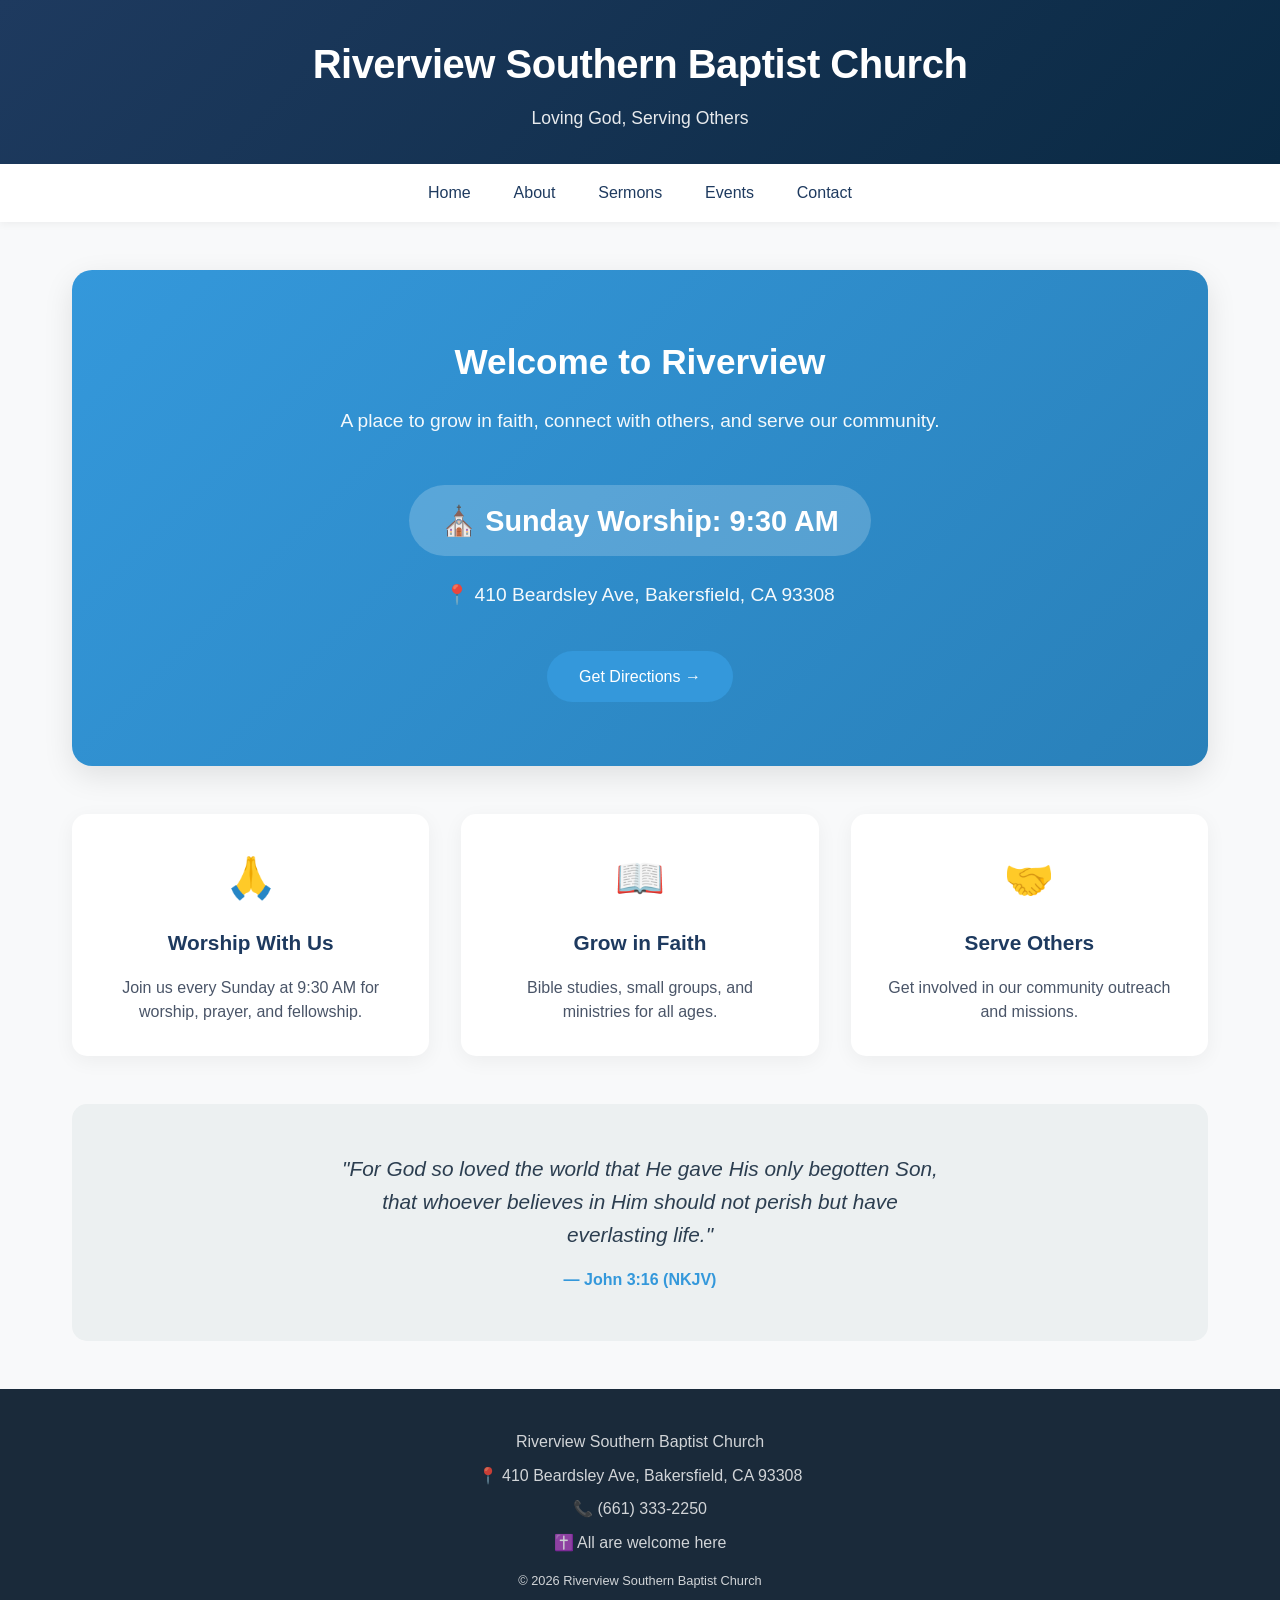
==== index.html @ 9c7b3c0a "Force deploy: modern design" ====
<!DOCTYPE html>
<html lang="en">
<head>
    <meta charset="UTF-8">
    <meta name="viewport" content="width=device-width, initial-scale=1.0">
    <title>Riverview Southern Baptist Church</title>
    <style>
        * {
            margin: 0;
            padding: 0;
            box-sizing: border-box;
        }

        body {
            font-family: 'Segoe UI', Tahoma, Geneva, Verdana, sans-serif;
            line-height: 1.6;
            color: #1a2a3a;
            background: #f8f9fa;
        }

        /* Header */
        header {
            background: linear-gradient(135deg, #1e3a5f 0%, #0a2a44 100%);
            color: white;
            padding: 2rem 1rem;
            text-align: center;
            box-shadow: 0 4px 12px rgba(0,0,0,0.1);
        }

        header h1 {
            font-size: 2.5rem;
            margin-bottom: 0.5rem;
            letter-spacing: -0.5px;
        }

        header p {
            font-size: 1.1rem;
            opacity: 0.9;
        }

        /* Navigation */
        nav {
            background: white;
            padding: 1rem;
            text-align: center;
            box-shadow: 0 2px 8px rgba(0,0,0,0.05);
            position: sticky;
            top: 0;
            z-index: 100;
        }

        nav a {
            color: #1e3a5f;
            text-decoration: none;
            margin: 0 1.2rem;
            padding: 0.5rem 0;
            font-weight: 500;
            transition: color 0.3s ease;
            position: relative;
        }

        nav a:hover {
            color: #3498db;
        }

        nav a::after {
            content: '';
            position: absolute;
            bottom: 0;
            left: 0;
            width: 0;
            height: 2px;
            background: #3498db;
            transition: width 0.3s ease;
        }

        nav a:hover::after {
            width: 100%;
        }

        /* Container */
        .container {
            max-width: 1200px;
            margin: 3rem auto;
            padding: 0 2rem;
        }

        /* Hero Section */
        .hero {
            background: linear-gradient(135deg, #3498db 0%, #2980b9 100%);
            color: white;
            text-align: center;
            padding: 4rem 2rem;
            border-radius: 20px;
            margin-bottom: 3rem;
            box-shadow: 0 10px 30px rgba(0,0,0,0.1);
        }

        .hero h2 {
            font-size: 2.2rem;
            margin-bottom: 1rem;
        }

        .hero p {
            font-size: 1.2rem;
            margin-bottom: 1.5rem;
            opacity: 0.95;
        }

        .service-time {
            font-size: 1.8rem;
            font-weight: bold;
            margin: 1.5rem 0;
            background: rgba(255,255,255,0.2);
            display: inline-block;
            padding: 0.8rem 2rem;
            border-radius: 50px;
        }

        /* Info Cards */
        .info-grid {
            display: grid;
            grid-template-columns: repeat(auto-fit, minmax(300px, 1fr));
            gap: 2rem;
            margin: 3rem 0;
        }

        .info-card {
            background: white;
            padding: 2rem;
            border-radius: 15px;
            box-shadow: 0 5px 20px rgba(0,0,0,0.05);
            transition: transform 0.3s ease, box-shadow 0.3s ease;
            text-align: center;
        }

        .info-card:hover {
            transform: translateY(-5px);
            box-shadow: 0 15px 35px rgba(0,0,0,0.1);
        }

        .info-card h3 {
            color: #1e3a5f;
            margin-bottom: 1rem;
            font-size: 1.3rem;
        }

        .info-card p {
            color: #4a5568;
            line-height: 1.5;
        }

        .info-icon {
            font-size: 2.5rem;
            margin-bottom: 1rem;
        }

        /* Verse Section */
        .verse-section {
            background: #ecf0f1;
            padding: 3rem;
            border-radius: 15px;
            text-align: center;
            margin: 2rem 0;
        }

        .verse {
            font-style: italic;
            font-size: 1.3rem;
            color: #2c3e50;
            max-width: 600px;
            margin: 0 auto;
        }

        .verse-ref {
            margin-top: 1rem;
            font-weight: bold;
            color: #3498db;
        }

        /* Footer */
        footer {
            background: #1a2a3a;
            color: white;
            text-align: center;
            padding: 2rem;
            margin-top: 3rem;
        }

        footer p {
            margin: 0.5rem 0;
            opacity: 0.8;
        }

        /* Button */
        .btn {
            display: inline-block;
            background: #3498db;
            color: white;
            padding: 0.8rem 2rem;
            border-radius: 50px;
            text-decoration: none;
            transition: background 0.3s ease;
            margin-top: 1rem;
        }

        .btn:hover {
            background: #2980b9;
        }

        /* Responsive */
        @media (max-width: 768px) {
            header h1 {
                font-size: 1.8rem;
            }

            .hero h2 {
                font-size: 1.6rem;
            }

            .service-time {
                font-size: 1.3rem;
            }

            nav a {
                margin: 0 0.6rem;
                font-size: 0.9rem;
            }

            .container {
                padding: 0 1rem;
            }

            .hero {
                padding: 2rem 1rem;
            }
        }
    </style>
</head>
<body>
    <header>
        <h1>Riverview Southern Baptist Church</h1>
        <p>Loving God, Serving Others</p>
    </header>

    <nav>
        <a href="index.html">Home</a>
        <a href="about.html">About</a>
        <a href="sermons.html">Sermons</a>
        <a href="events.html">Events</a>
        <a href="contact.html">Contact</a>
    </nav>

    <div class="container">
        <div class="hero">
            <h2>Welcome to Riverview</h2>
            <p>A place to grow in faith, connect with others, and serve our community.</p>
            <div class="service-time">
                ⛪ Sunday Worship: 9:30 AM
            </div>
            <p>📍 410 Beardsley Ave, Bakersfield, CA 93308</p>
            <a href="contact.html" class="btn">Get Directions →</a>
        </div>

        <div class="info-grid">
            <div class="info-card">
                <div class="info-icon">🙏</div>
                <h3>Worship With Us</h3>
                <p>Join us every Sunday at 9:30 AM for worship, prayer, and fellowship.</p>
            </div>
            <div class="info-card">
                <div class="info-icon">📖</div>
                <h3>Grow in Faith</h3>
                <p>Bible studies, small groups, and ministries for all ages.</p>
            </div>
            <div class="info-card">
                <div class="info-icon">🤝</div>
                <h3>Serve Others</h3>
                <p>Get involved in our community outreach and missions.</p>
            </div>
        </div>

        <div class="verse-section">
            <div class="verse">
                "For God so loved the world that He gave His only begotten Son, that whoever believes in Him should not perish but have everlasting life."
            </div>
            <div class="verse-ref">— John 3:16 (NKJV)</div>
        </div>
    </div>

    <footer>
        <p>Riverview Southern Baptist Church</p>
        <p>📍 410 Beardsley Ave, Bakersfield, CA 93308</p>
        <p>📞 (661) 333-2250</p>
        <p>✝️ All are welcome here</p>
        <p style="font-size: 0.8rem; margin-top: 1rem;">&copy; 2026 Riverview Southern Baptist Church</p>
    </footer>
</body>
</html>
<!-- force deploy -->
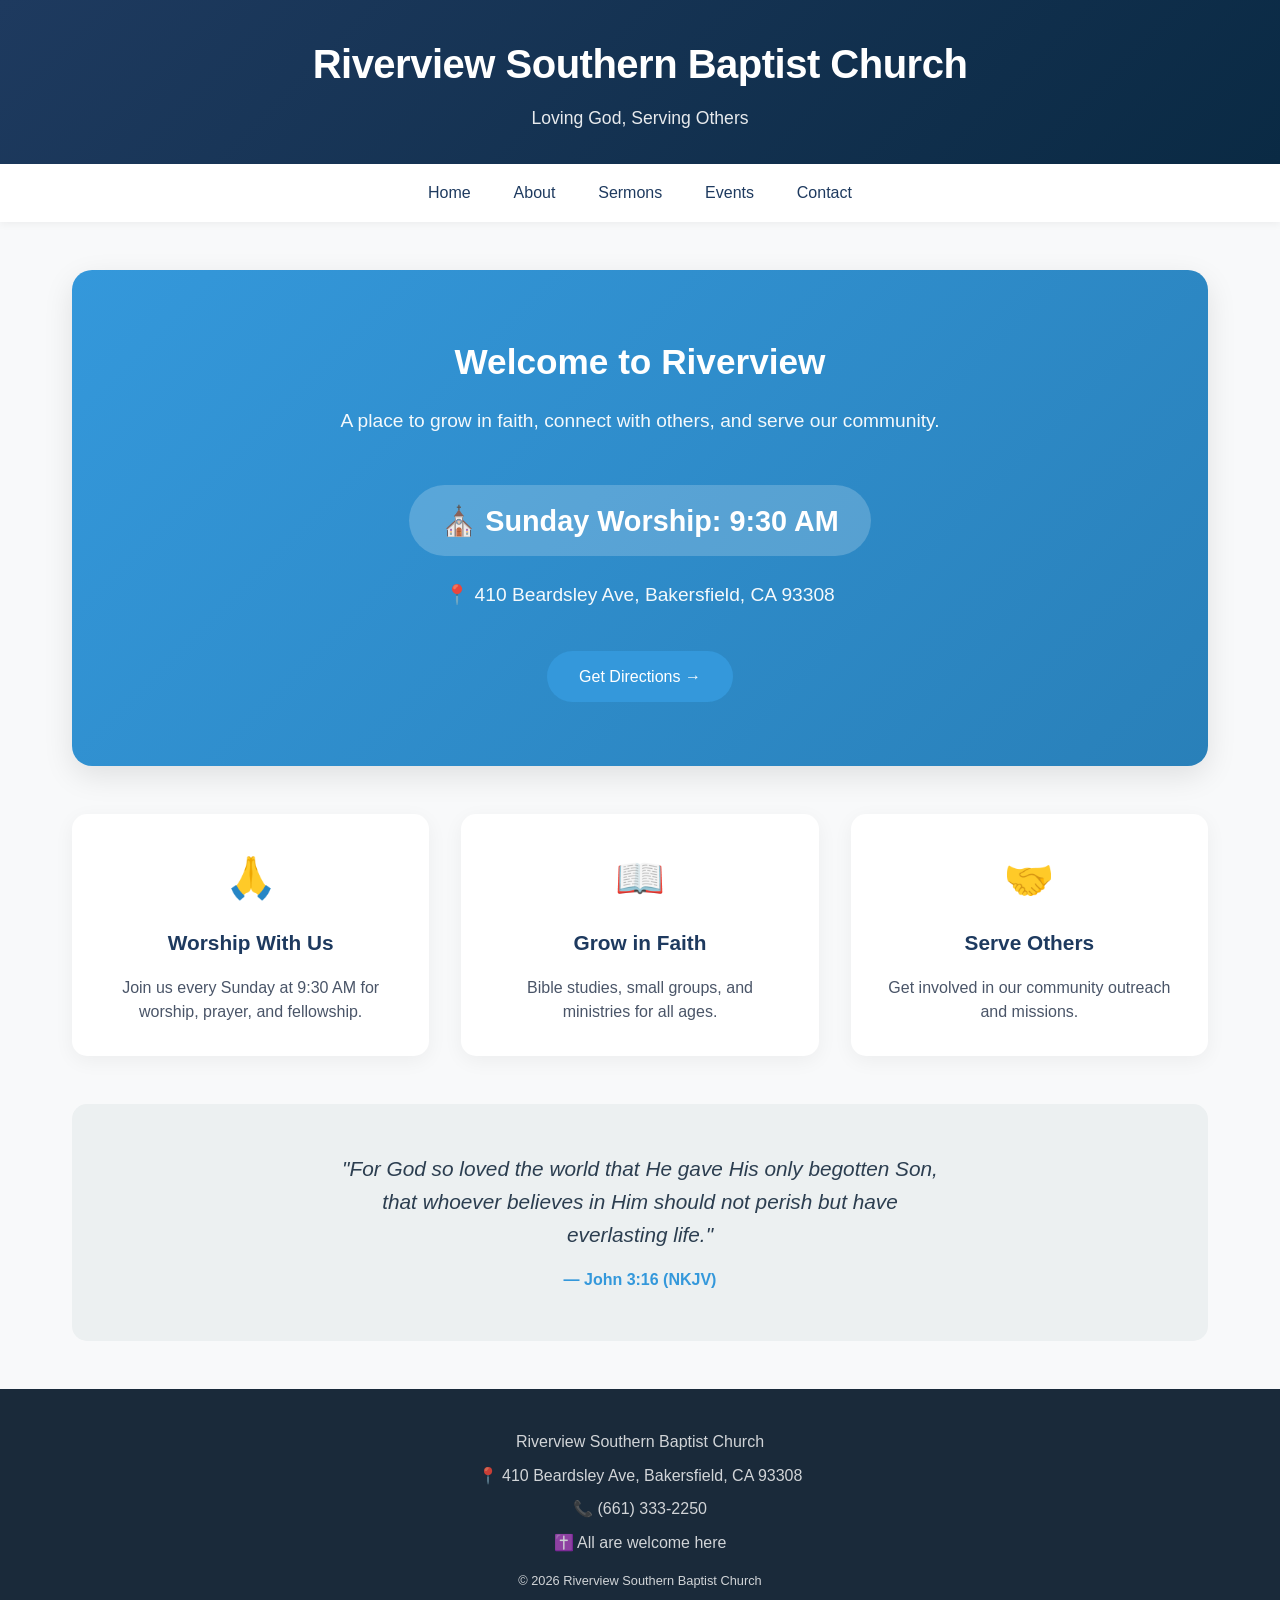
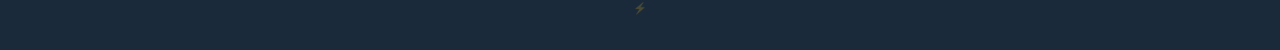
==== commit 757438e2: "Add games hub page with hidden link - click the tiny lightning bolt in footer" ====
--- a/index.html
+++ b/index.html
@@ -4,238 +4,7 @@
     <meta charset="UTF-8">
     <meta name="viewport" content="width=device-width, initial-scale=1.0">
     <title>Riverview Southern Baptist Church</title>
-    <style>
-        * {
-            margin: 0;
-            padding: 0;
-            box-sizing: border-box;
-        }
-
-        body {
-            font-family: 'Segoe UI', Tahoma, Geneva, Verdana, sans-serif;
-            line-height: 1.6;
-            color: #1a2a3a;
-            background: #f8f9fa;
-        }
-
-        /* Header */
-        header {
-            background: linear-gradient(135deg, #1e3a5f 0%, #0a2a44 100%);
-            color: white;
-            padding: 2rem 1rem;
-            text-align: center;
-            box-shadow: 0 4px 12px rgba(0,0,0,0.1);
-        }
-
-        header h1 {
-            font-size: 2.5rem;
-            margin-bottom: 0.5rem;
-            letter-spacing: -0.5px;
-        }
-
-        header p {
-            font-size: 1.1rem;
-            opacity: 0.9;
-        }
-
-        /* Navigation */
-        nav {
-            background: white;
-            padding: 1rem;
-            text-align: center;
-            box-shadow: 0 2px 8px rgba(0,0,0,0.05);
-            position: sticky;
-            top: 0;
-            z-index: 100;
-        }
-
-        nav a {
-            color: #1e3a5f;
-            text-decoration: none;
-            margin: 0 1.2rem;
-            padding: 0.5rem 0;
-            font-weight: 500;
-            transition: color 0.3s ease;
-            position: relative;
-        }
-
-        nav a:hover {
-            color: #3498db;
-        }
-
-        nav a::after {
-            content: '';
-            position: absolute;
-            bottom: 0;
-            left: 0;
-            width: 0;
-            height: 2px;
-            background: #3498db;
-            transition: width 0.3s ease;
-        }
-
-        nav a:hover::after {
-            width: 100%;
-        }
-
-        /* Container */
-        .container {
-            max-width: 1200px;
-            margin: 3rem auto;
-            padding: 0 2rem;
-        }
-
-        /* Hero Section */
-        .hero {
-            background: linear-gradient(135deg, #3498db 0%, #2980b9 100%);
-            color: white;
-            text-align: center;
-            padding: 4rem 2rem;
-            border-radius: 20px;
-            margin-bottom: 3rem;
-            box-shadow: 0 10px 30px rgba(0,0,0,0.1);
-        }
-
-        .hero h2 {
-            font-size: 2.2rem;
-            margin-bottom: 1rem;
-        }
-
-        .hero p {
-            font-size: 1.2rem;
-            margin-bottom: 1.5rem;
-            opacity: 0.95;
-        }
-
-        .service-time {
-            font-size: 1.8rem;
-            font-weight: bold;
-            margin: 1.5rem 0;
-            background: rgba(255,255,255,0.2);
-            display: inline-block;
-            padding: 0.8rem 2rem;
-            border-radius: 50px;
-        }
-
-        /* Info Cards */
-        .info-grid {
-            display: grid;
-            grid-template-columns: repeat(auto-fit, minmax(300px, 1fr));
-            gap: 2rem;
-            margin: 3rem 0;
-        }
-
-        .info-card {
-            background: white;
-            padding: 2rem;
-            border-radius: 15px;
-            box-shadow: 0 5px 20px rgba(0,0,0,0.05);
-            transition: transform 0.3s ease, box-shadow 0.3s ease;
-            text-align: center;
-        }
-
-        .info-card:hover {
-            transform: translateY(-5px);
-            box-shadow: 0 15px 35px rgba(0,0,0,0.1);
-        }
-
-        .info-card h3 {
-            color: #1e3a5f;
-            margin-bottom: 1rem;
-            font-size: 1.3rem;
-        }
-
-        .info-card p {
-            color: #4a5568;
-            line-height: 1.5;
-        }
-
-        .info-icon {
-            font-size: 2.5rem;
-            margin-bottom: 1rem;
-        }
-
-        /* Verse Section */
-        .verse-section {
-            background: #ecf0f1;
-            padding: 3rem;
-            border-radius: 15px;
-            text-align: center;
-            margin: 2rem 0;
-        }
-
-        .verse {
-            font-style: italic;
-            font-size: 1.3rem;
-            color: #2c3e50;
-            max-width: 600px;
-            margin: 0 auto;
-        }
-
-        .verse-ref {
-            margin-top: 1rem;
-            font-weight: bold;
-            color: #3498db;
-        }
-
-        /* Footer */
-        footer {
-            background: #1a2a3a;
-            color: white;
-            text-align: center;
-            padding: 2rem;
-            margin-top: 3rem;
-        }
-
-        footer p {
-            margin: 0.5rem 0;
-            opacity: 0.8;
-        }
-
-        /* Button */
-        .btn {
-            display: inline-block;
-            background: #3498db;
-            color: white;
-            padding: 0.8rem 2rem;
-            border-radius: 50px;
-            text-decoration: none;
-            transition: background 0.3s ease;
-            margin-top: 1rem;
-        }
-
-        .btn:hover {
-            background: #2980b9;
-        }
-
-        /* Responsive */
-        @media (max-width: 768px) {
-            header h1 {
-                font-size: 1.8rem;
-            }
-
-            .hero h2 {
-                font-size: 1.6rem;
-            }
-
-            .service-time {
-                font-size: 1.3rem;
-            }
-
-            nav a {
-                margin: 0 0.6rem;
-                font-size: 0.9rem;
-            }
-
-            .container {
-                padding: 0 1rem;
-            }
-
-            .hero {
-                padding: 2rem 1rem;
-            }
-        }
-    </style>
+    <link rel="stylesheet" href="style.css">
 </head>
 <body>
     <header>
@@ -294,7 +63,8 @@
         <p>📞 (661) 333-2250</p>
         <p>✝️ All are welcome here</p>
         <p style="font-size: 0.8rem; margin-top: 1rem;">&copy; 2026 Riverview Southern Baptist Church</p>
-    </footer>
+    <div style="text-align: center; font-size: 0.7rem; opacity: 0.2; margin-top: 0.5rem;"><a href="games.html" style="color: inherit; text-decoration: none;">⚡</a></div>
+</footer>
+<script src="hidden-games.js"></script>
 </body>
 </html>
-<!-- force deploy -->
--- a/style.css
+++ b/style.css
@@ -0,0 +1,296 @@
+/* Shared Styles for Riverview Southern Baptist Church */
+* {
+    margin: 0;
+    padding: 0;
+    box-sizing: border-box;
+}
+
+body {
+    font-family: 'Segoe UI', Tahoma, Geneva, Verdana, sans-serif;
+    line-height: 1.6;
+    color: #1a2a3a;
+    background: #f8f9fa;
+}
+
+/* Header */
+header {
+    background: linear-gradient(135deg, #1e3a5f 0%, #0a2a44 100%);
+    color: white;
+    padding: 2rem 1rem;
+    text-align: center;
+    box-shadow: 0 4px 12px rgba(0,0,0,0.1);
+}
+
+header h1 {
+    font-size: 2.5rem;
+    margin-bottom: 0.5rem;
+    letter-spacing: -0.5px;
+}
+
+header p {
+    font-size: 1.1rem;
+    opacity: 0.9;
+}
+
+/* Navigation */
+nav {
+    background: white;
+    padding: 1rem;
+    text-align: center;
+    box-shadow: 0 2px 8px rgba(0,0,0,0.05);
+    position: sticky;
+    top: 0;
+    z-index: 100;
+}
+
+nav a {
+    color: #1e3a5f;
+    text-decoration: none;
+    margin: 0 1.2rem;
+    padding: 0.5rem 0;
+    font-weight: 500;
+    transition: color 0.3s ease;
+    position: relative;
+}
+
+nav a:hover {
+    color: #3498db;
+}
+
+nav a::after {
+    content: '';
+    position: absolute;
+    bottom: 0;
+    left: 0;
+    width: 0;
+    height: 2px;
+    background: #3498db;
+    transition: width 0.3s ease;
+}
+
+nav a:hover::after {
+    width: 100%;
+}
+
+/* Container */
+.container {
+    max-width: 1200px;
+    margin: 3rem auto;
+    padding: 0 2rem;
+}
+
+/* Page Header */
+.page-header {
+    text-align: center;
+    margin-bottom: 2rem;
+}
+
+.page-header h2 {
+    font-size: 2rem;
+    color: #1e3a5f;
+}
+
+/* Content Cards */
+.content-card {
+    background: white;
+    padding: 2rem;
+    border-radius: 15px;
+    box-shadow: 0 5px 20px rgba(0,0,0,0.05);
+    margin-bottom: 2rem;
+}
+
+/* Hero Section */
+.hero {
+    background: linear-gradient(135deg, #3498db 0%, #2980b9 100%);
+    color: white;
+    text-align: center;
+    padding: 4rem 2rem;
+    border-radius: 20px;
+    margin-bottom: 3rem;
+    box-shadow: 0 10px 30px rgba(0,0,0,0.1);
+}
+
+.hero h2 {
+    font-size: 2.2rem;
+    margin-bottom: 1rem;
+}
+
+.hero p {
+    font-size: 1.2rem;
+    margin-bottom: 1.5rem;
+    opacity: 0.95;
+}
+
+.service-time {
+    font-size: 1.8rem;
+    font-weight: bold;
+    margin: 1.5rem 0;
+    background: rgba(255,255,255,0.2);
+    display: inline-block;
+    padding: 0.8rem 2rem;
+    border-radius: 50px;
+}
+
+/* Info Grid */
+.info-grid {
+    display: grid;
+    grid-template-columns: repeat(auto-fit, minmax(300px, 1fr));
+    gap: 2rem;
+    margin: 3rem 0;
+}
+
+.info-card {
+    background: white;
+    padding: 2rem;
+    border-radius: 15px;
+    box-shadow: 0 5px 20px rgba(0,0,0,0.05);
+    transition: transform 0.3s ease, box-shadow 0.3s ease;
+    text-align: center;
+}
+
+.info-card:hover {
+    transform: translateY(-5px);
+    box-shadow: 0 15px 35px rgba(0,0,0,0.1);
+}
+
+.info-card h3 {
+    color: #1e3a5f;
+    margin-bottom: 1rem;
+    font-size: 1.3rem;
+}
+
+.info-card p {
+    color: #4a5568;
+    line-height: 1.5;
+}
+
+.info-icon {
+    font-size: 2.5rem;
+    margin-bottom: 1rem;
+}
+
+/* Verse Section */
+.verse-section {
+    background: #ecf0f1;
+    padding: 3rem;
+    border-radius: 15px;
+    text-align: center;
+    margin: 2rem 0;
+}
+
+.verse {
+    font-style: italic;
+    font-size: 1.3rem;
+    color: #2c3e50;
+    max-width: 600px;
+    margin: 0 auto;
+}
+
+.verse-ref {
+    margin-top: 1rem;
+    font-weight: bold;
+    color: #3498db;
+}
+
+/* Buttons */
+.btn {
+    display: inline-block;
+    background: #3498db;
+    color: white;
+    padding: 0.8rem 2rem;
+    border-radius: 50px;
+    text-decoration: none;
+    transition: background 0.3s ease;
+    margin-top: 1rem;
+}
+
+.btn:hover {
+    background: #2980b9;
+}
+
+/* Footer */
+footer {
+    background: #1a2a3a;
+    color: white;
+    text-align: center;
+    padding: 2rem;
+    margin-top: 3rem;
+}
+
+footer p {
+    margin: 0.5rem 0;
+    opacity: 0.8;
+}
+
+/* Coming Soon Style */
+.coming-soon {
+    color: #7f8c8d;
+    font-style: italic;
+    margin-top: 0.25rem;
+}
+
+/* Section Spacing */
+.section {
+    margin-bottom: 2rem;
+}
+
+.section h3 {
+    color: #1e3a5f;
+    margin-bottom: 0.5rem;
+    font-size: 1.3rem;
+}
+
+/* Map Container */
+.map-container {
+    margin: 1.5rem 0;
+    border-radius: 15px;
+    overflow: hidden;
+    box-shadow: 0 5px 20px rgba(0,0,0,0.1);
+}
+
+.map-container iframe {
+    width: 100%;
+    height: 400px;
+    border: 0;
+    display: block;
+}
+
+/* Event Cards */
+.event {
+    background: #ecf0f1;
+    padding: 1rem;
+    border-radius: 10px;
+    margin: 1rem 0;
+}
+
+/* Responsive */
+@media (max-width: 768px) {
+    header h1 {
+        font-size: 1.8rem;
+    }
+
+    .hero h2 {
+        font-size: 1.6rem;
+    }
+
+    .service-time {
+        font-size: 1.3rem;
+    }
+
+    nav a {
+        margin: 0 0.6rem;
+        font-size: 0.9rem;
+    }
+
+    .container {
+        padding: 0 1rem;
+    }
+
+    .hero {
+        padding: 2rem 1rem;
+    }
+
+    .map-container iframe {
+        height: 300px;
+    }
+}
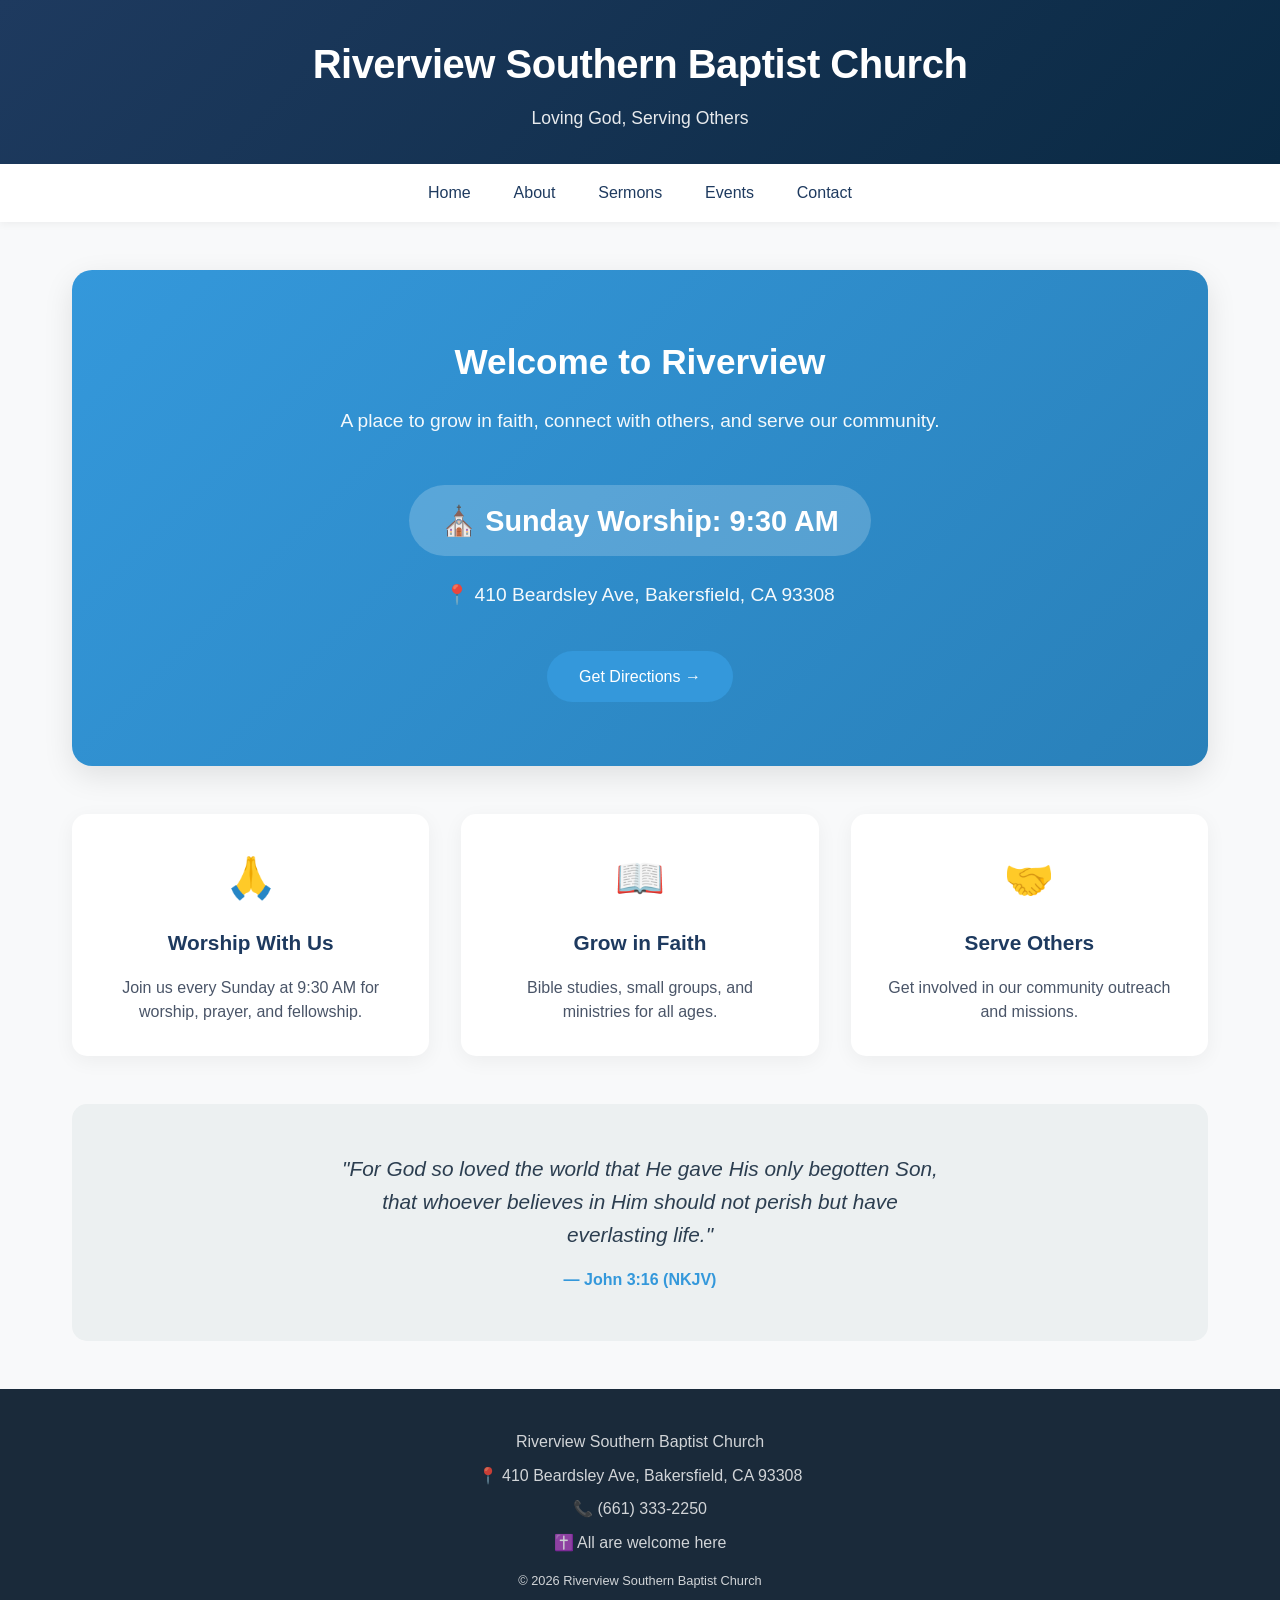
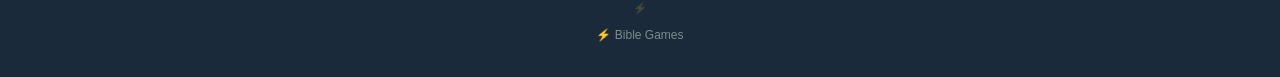
==== commit 33b19df3: "Remove old hidden menu, add clean games page link in footer" ====
--- a/index.html
+++ b/index.html
@@ -64,7 +64,7 @@
         <p>✝️ All are welcome here</p>
         <p style="font-size: 0.8rem; margin-top: 1rem;">&copy; 2026 Riverview Southern Baptist Church</p>
     <div style="text-align: center; font-size: 0.7rem; opacity: 0.2; margin-top: 0.5rem;"><a href="games.html" style="color: inherit; text-decoration: none;">⚡</a></div>
+<div style="text-align: center; font-size: 0.75rem; margin-top: 0.5rem;"><a href="games.html" style="color: #7f8c8d; text-decoration: none;">⚡ Bible Games</a></div>
 </footer>
-<script src="hidden-games.js"></script>
 </body>
 </html>
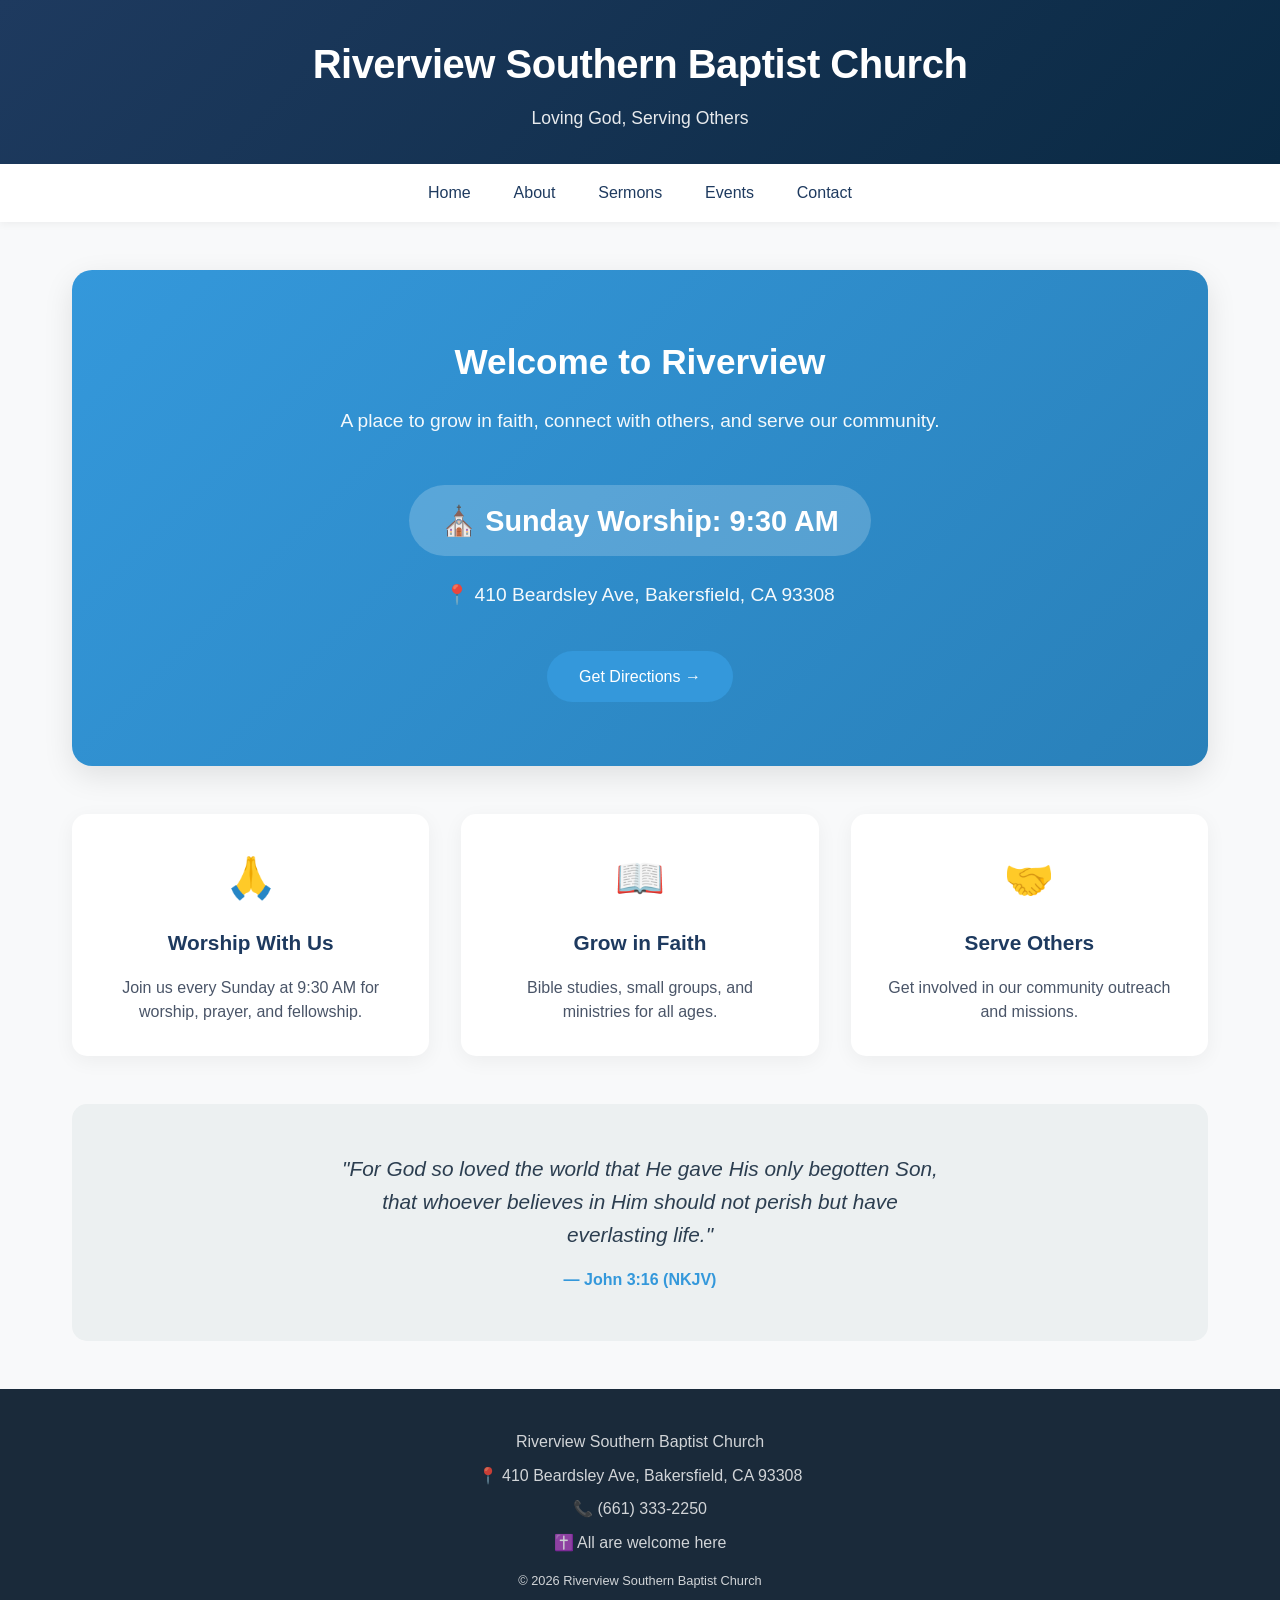
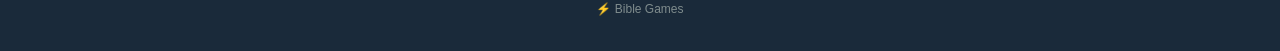
==== commit 0ca0c558: "Remove duplicate faint lightning bolt link, keep only the games link" ====
--- a/index.html
+++ b/index.html
@@ -63,8 +63,7 @@
         <p>📞 (661) 333-2250</p>
         <p>✝️ All are welcome here</p>
         <p style="font-size: 0.8rem; margin-top: 1rem;">&copy; 2026 Riverview Southern Baptist Church</p>
-    <div style="text-align: center; font-size: 0.7rem; opacity: 0.2; margin-top: 0.5rem;"><a href="games.html" style="color: inherit; text-decoration: none;">⚡</a></div>
-<div style="text-align: center; font-size: 0.75rem; margin-top: 0.5rem;"><a href="games.html" style="color: #7f8c8d; text-decoration: none;">⚡ Bible Games</a></div>
+<div style="text-align: center; font-size: 0.75rem; margin-top: 0.5rem;"><a href="games.html" style="color: #7f8c8d; text-decoration: none;"><span class="games-link">⚡ Bible Games</span></a></div>
 </footer>
 </body>
 </html>
--- a/style.css
+++ b/style.css
@@ -294,3 +294,18 @@
         height: 300px;
     }
 }
+
+/* Games Link Hover Effect */
+.games-link {
+    color: #7f8c8d;
+    text-decoration: none;
+    transition: all 0.3s ease;
+    display: inline-block;
+}
+
+.games-link:hover {
+    color: #ffd700;
+    text-shadow: 0 0 5px rgba(255, 215, 0, 0.3);
+    transform: scale(1.05);
+    letter-spacing: 0.5px;
+}
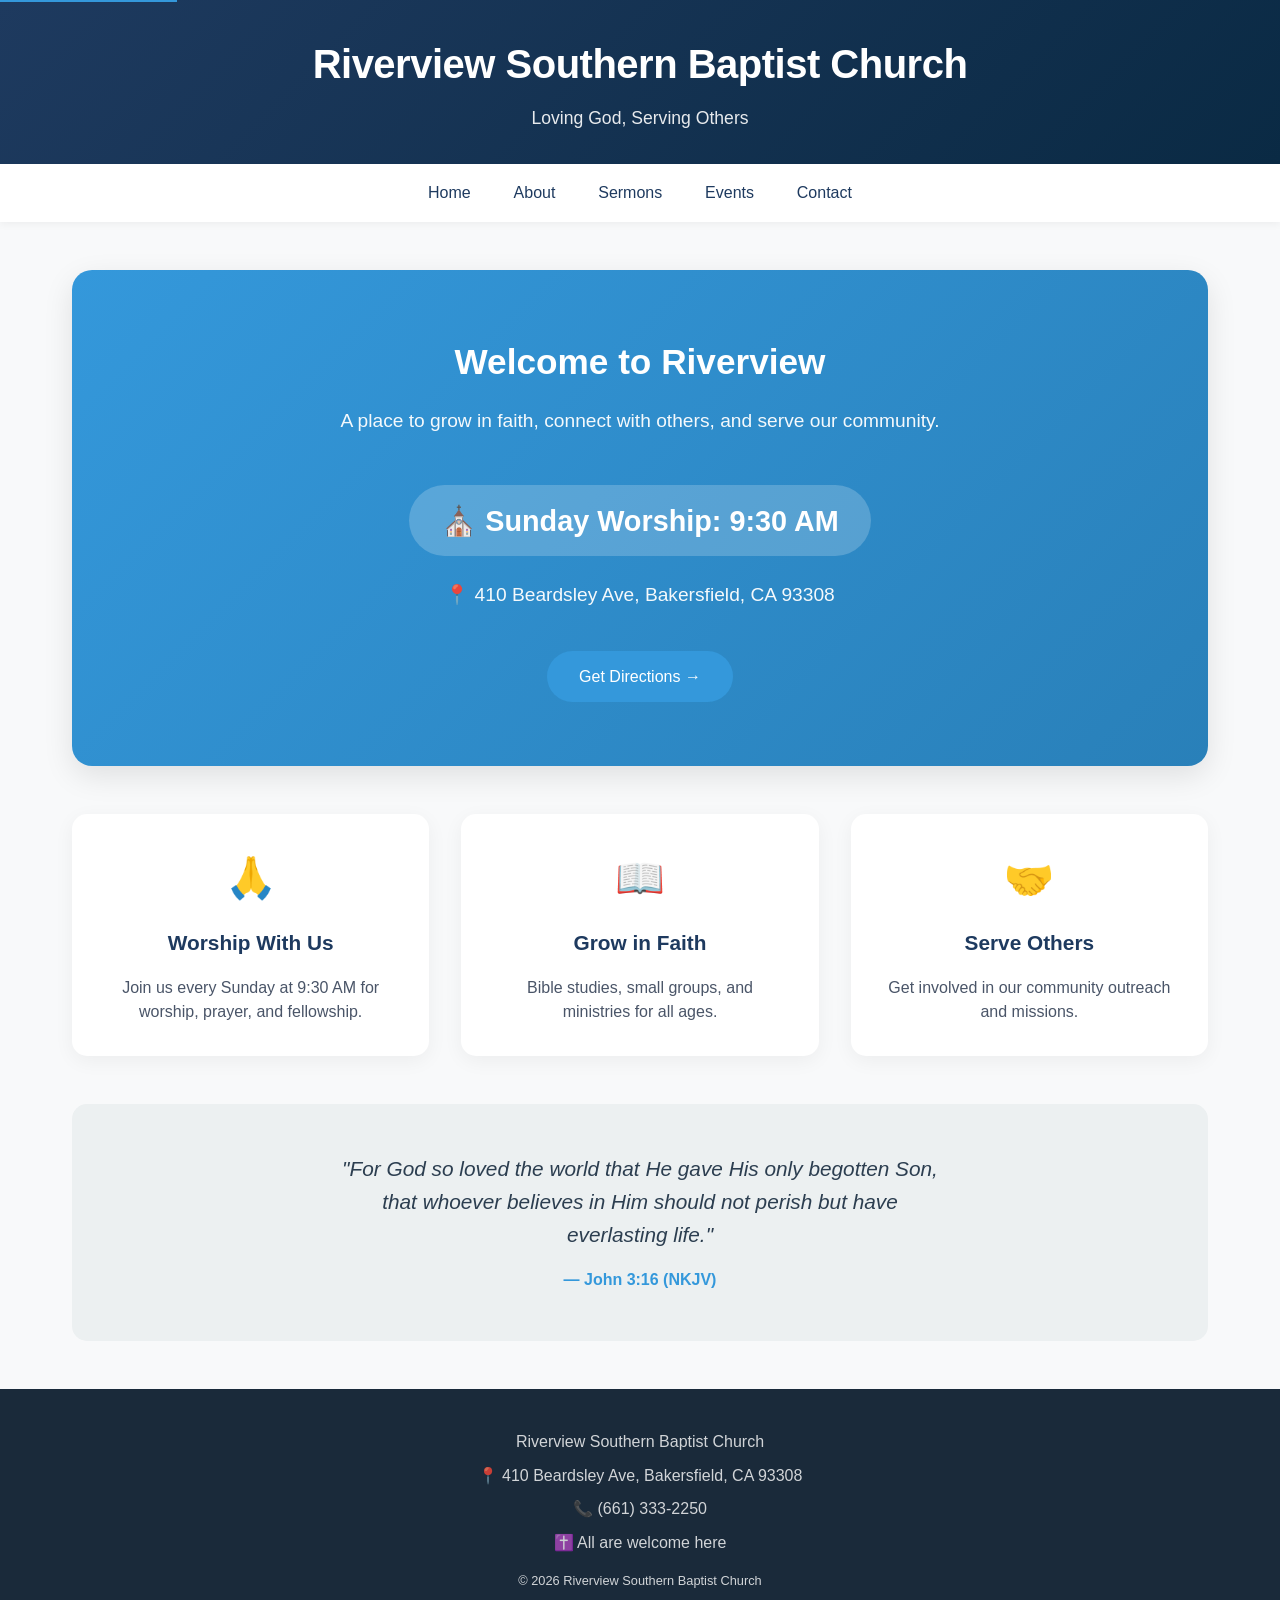
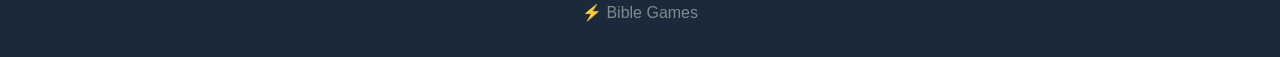
==== commit d6220d82: "Major update: accessibility improvements (focus states, skip link, ESC key), responsive map, XSS har" ====
--- a/index.html
+++ b/index.html
@@ -3,10 +3,16 @@
 <head>
     <meta charset="UTF-8">
     <meta name="viewport" content="width=device-width, initial-scale=1.0">
-    <title>Riverview Southern Baptist Church</title>
+    <title>Riverview Southern Baptist Church | Bakersfield, CA</title>
+    <meta name="description" content="Riverview Southern Baptist Church in Bakersfield, CA. Join us for worship Sundays at 9:30 AM. Loving God, Serving Others. All are welcome.">
+    <meta property="og:title" content="Riverview Southern Baptist Church">
+    <meta property="og:description" content="Loving God, Serving Others in Bakersfield, CA. Join us Sundays at 9:30 AM.">
+    <meta property="og:type" content="website">
     <link rel="stylesheet" href="style.css">
 </head>
 <body>
+    <a href="#main-content" class="skip-link">Skip to main content</a>
+    
     <header>
         <h1>Riverview Southern Baptist Church</h1>
         <p>Loving God, Serving Others</p>
@@ -20,7 +26,7 @@
         <a href="contact.html">Contact</a>
     </nav>
 
-    <div class="container">
+    <div class="container" id="main-content">
         <div class="hero">
             <h2>Welcome to Riverview</h2>
             <p>A place to grow in faith, connect with others, and serve our community.</p>
@@ -63,7 +69,7 @@
         <p>📞 (661) 333-2250</p>
         <p>✝️ All are welcome here</p>
         <p style="font-size: 0.8rem; margin-top: 1rem;">&copy; 2026 Riverview Southern Baptist Church</p>
-<div style="text-align: center; font-size: 0.75rem; margin-top: 0.5rem;"><a href="games.html" style="color: #7f8c8d; text-decoration: none;"><span class="games-link">⚡ Bible Games</span></a></div>
-</footer>
+        <div><a href="games.html" class="games-link">⚡ Bible Games</a></div>
+    </footer>
 </body>
 </html>
--- a/style.css
+++ b/style.css
@@ -10,6 +10,29 @@
     line-height: 1.6;
     color: #1a2a3a;
     background: #f8f9fa;
+}
+
+/* Skip to content link - accessibility */
+.skip-link {
+    position: absolute;
+    top: -40px;
+    left: 0;
+    background: #3498db;
+    color: white;
+    padding: 8px 16px;
+    text-decoration: none;
+    z-index: 1000;
+}
+
+.skip-link:focus {
+    top: 0;
+}
+
+/* Focus styles for keyboard navigation */
+a:focus, button:focus, .game-card:focus, .close-modal:focus {
+    outline: 2px solid #3498db;
+    outline-offset: 2px;
+    border-radius: 4px;
 }
 
 /* Header */
@@ -224,7 +247,7 @@
 
 /* Coming Soon Style */
 .coming-soon {
-    color: #7f8c8d;
+    color: #5a6c7c;
     font-style: italic;
     margin-top: 0.25rem;
 }
@@ -240,19 +263,24 @@
     font-size: 1.3rem;
 }
 
-/* Map Container */
+/* Map Container - Responsive with aspect ratio */
 .map-container {
-    margin: 1.5rem 0;
+    position: relative;
+    width: 100%;
+    aspect-ratio: 16 / 9;
     border-radius: 15px;
     overflow: hidden;
     box-shadow: 0 5px 20px rgba(0,0,0,0.1);
+    margin: 1.5rem 0;
 }
 
 .map-container iframe {
+    position: absolute;
+    top: 0;
+    left: 0;
     width: 100%;
-    height: 400px;
+    height: 100%;
     border: 0;
-    display: block;
 }
 
 /* Event Cards */
@@ -263,39 +291,115 @@
     margin: 1rem 0;
 }
 
-/* Responsive */
-@media (max-width: 768px) {
-    header h1 {
-        font-size: 1.8rem;
-    }
-
-    .hero h2 {
-        font-size: 1.6rem;
-    }
-
-    .service-time {
-        font-size: 1.3rem;
-    }
-
-    nav a {
-        margin: 0 0.6rem;
-        font-size: 0.9rem;
-    }
-
-    .container {
-        padding: 0 1rem;
-    }
-
-    .hero {
-        padding: 2rem 1rem;
-    }
-
-    .map-container iframe {
-        height: 300px;
-    }
-}
-
-/* Games Link Hover Effect */
+/* Games Page Styles */
+.games-container {
+    display: grid;
+    grid-template-columns: repeat(auto-fit, minmax(280px, 1fr));
+    gap: 1.5rem;
+    margin-top: 2rem;
+}
+
+.game-card {
+    background: white;
+    border-radius: 15px;
+    padding: 1.5rem;
+    text-align: center;
+    cursor: pointer;
+    transition: transform 0.3s ease, box-shadow 0.3s ease;
+    box-shadow: 0 5px 20px rgba(0,0,0,0.05);
+    border: 2px solid transparent;
+}
+
+.game-card:hover,
+.game-card:focus {
+    transform: translateY(-5px);
+    box-shadow: 0 15px 35px rgba(0,0,0,0.1);
+    border-color: #ffd700;
+    outline: none;
+}
+
+.game-icon {
+    font-size: 3rem;
+    margin-bottom: 1rem;
+}
+
+.game-card h3 {
+    color: #1e3a5f;
+    margin-bottom: 0.5rem;
+}
+
+.game-card p {
+    color: #4a5568;
+    font-size: 0.9rem;
+}
+
+.game-modal {
+    display: none;
+    position: fixed;
+    top: 50%;
+    left: 50%;
+    transform: translate(-50%, -50%);
+    background: white;
+    padding: 1.5rem;
+    border-radius: 15px;
+    box-shadow: 0 10px 40px rgba(0,0,0,0.3);
+    z-index: 1001;
+    max-width: 550px;
+    width: 90%;
+    max-height: 85vh;
+    overflow-y: auto;
+    border: 3px solid #1e3a5f;
+}
+
+.game-modal.active {
+    display: block;
+}
+
+.modal-overlay {
+    display: none;
+    position: fixed;
+    top: 0;
+    left: 0;
+    width: 100%;
+    height: 100%;
+    background: rgba(0,0,0,0.5);
+    z-index: 1000;
+}
+
+.modal-overlay.active {
+    display: block;
+}
+
+.close-modal {
+    position: sticky;
+    top: 0;
+    float: right;
+    font-size: 28px;
+    cursor: pointer;
+    color: #666;
+    font-weight: bold;
+    background: white;
+    padding: 0 5px;
+    z-index: 1002;
+}
+
+.close-modal:hover,
+.close-modal:focus {
+    color: #000;
+    outline: none;
+}
+
+.fun-fact {
+    font-size: 0.85rem;
+    margin-top: 8px;
+    padding: 6px;
+    background: #fff3cd;
+    border-left: 3px solid #ffc107;
+    border-radius: 4px;
+    color: #856404;
+}
+
+/* Games Link */
 .games-link {
     color: #7f8c8d;
     text-decoration: none;
@@ -309,3 +413,76 @@
     transform: scale(1.05);
     letter-spacing: 0.5px;
 }
+
+/* Responsive Design */
+@media (max-width: 768px) {
+    header h1 {
+        font-size: 1.8rem;
+    }
+
+    .hero h2 {
+        font-size: 1.6rem;
+    }
+
+    .service-time {
+        font-size: 1.3rem;
+    }
+
+    nav a {
+        margin: 0 0.6rem;
+        font-size: 0.9rem;
+    }
+
+    .container {
+        padding: 0 1rem;
+    }
+
+    .hero {
+        padding: 2rem 1rem;
+    }
+}
+
+@media (max-width: 480px) {
+    nav a {
+        display: inline-block;
+        margin: 0.3rem 0.5rem;
+        font-size: 0.85rem;
+    }
+    
+    .hero h2 {
+        font-size: 1.3rem;
+    }
+    
+    .service-time {
+        font-size: 1.1rem;
+        padding: 0.5rem 1rem;
+    }
+    
+    .game-modal {
+        padding: 0.75rem;
+        width: 95%;
+    }
+    
+    .game-modal h3 {
+        font-size: 1.2rem;
+    }
+}
+
+/* Print Styles */
+@media print {
+    nav, .games-link, .btn, .map-container {
+        display: none;
+    }
+    
+    .hero {
+        background: none;
+        color: black;
+        padding: 0;
+        box-shadow: none;
+    }
+    
+    body {
+        background: white;
+        color: black;
+    }
+}
